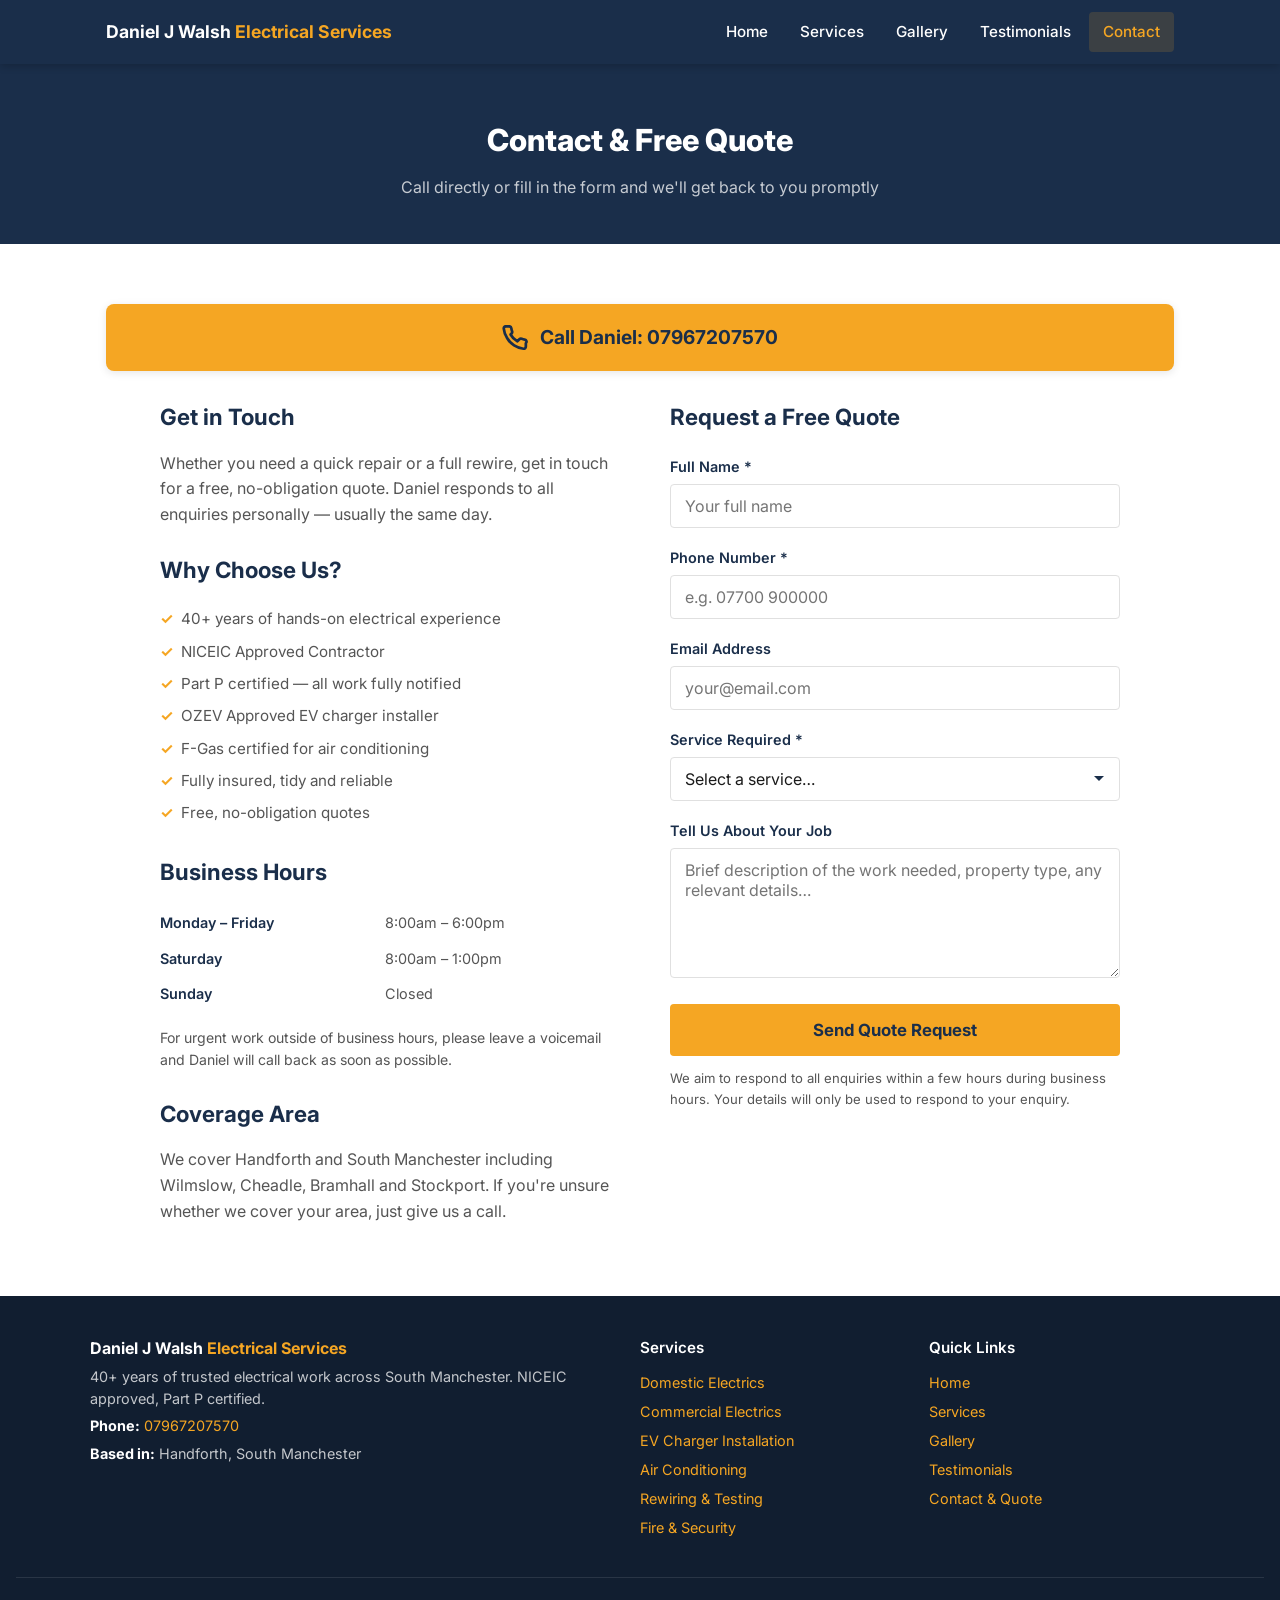
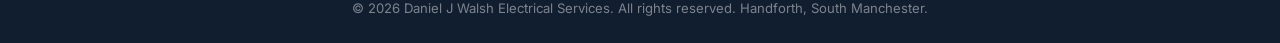
==== contact.html @ 4e857d0b "Initial build of DJW Manchester Services website 5-page static site for Daniel J Walsh Electrical Se" ====
<!DOCTYPE html>
<html lang="en">
<head>
  <meta charset="UTF-8" />
  <meta name="viewport" content="width=device-width, initial-scale=1.0" />
  <!-- EDIT: Update title/description for SEO -->
  <title>Free Electrician Quote in South Manchester | Call 07967207570 | Daniel J Walsh</title>
  <meta name="description" content="Get a free, no-obligation quote from your local South Manchester electrician. Call Daniel on 07967207570 or fill in the form. Handforth based, covering Wilmslow, Cheadle, Bramhall &amp; Stockport." />
  <link rel="canonical" href="https://djw-manchester-services.co.uk/contact.html" />
  <meta property="og:type" content="website" />
  <meta property="og:url" content="https://djw-manchester-services.co.uk/contact.html" />
  <meta property="og:title" content="Free Quote | Electrician South Manchester | Daniel J Walsh" />
  <meta property="og:description" content="Call 07967207570 or fill in the form for a free no-obligation quote. Based in Handforth, covering South Manchester." />
  <meta name="twitter:card" content="summary" />
  <link rel="preconnect" href="https://fonts.googleapis.com" />
  <link rel="preconnect" href="https://fonts.gstatic.com" crossorigin />
  <link href="https://fonts.googleapis.com/css2?family=Inter:wght@400;500;600;700;800&display=swap" rel="stylesheet" />
  <link rel="stylesheet" href="css/styles.css" />
</head>
<body>

  <!-- =====================================================
       HEADER / NAV
  ====================================================== -->
  <header class="site-header">
    <div class="header-inner">
      <!-- EDIT: Update business name -->
      <a href="index.html" class="site-logo">
        Daniel J Walsh <span>Electrical Services</span>
      </a>

      <button
        class="hamburger"
        id="hamburger"
        aria-label="Open navigation menu"
        aria-expanded="false"
        aria-controls="main-nav"
      >
        <span class="bar"></span>
        <span class="bar"></span>
        <span class="bar"></span>
      </button>

      <nav class="main-nav" id="main-nav" aria-label="Main navigation">
        <ul>
          <li><a href="index.html">Home</a></li>
          <li><a href="services.html">Services</a></li>
          <li><a href="gallery.html">Gallery</a></li>
          <li><a href="testimonials.html">Testimonials</a></li>
          <li><a href="contact.html">Contact</a></li>
        </ul>
      </nav>
    </div>
  </header>

  <!-- =====================================================
       PAGE HERO
  ====================================================== -->
  <section class="page-hero">
    <div class="container">
      <!-- EDIT: Update page title -->
      <h1 class="page-hero__title">Contact &amp; Free Quote</h1>
      <p class="page-hero__sub">Call directly or fill in the form and we'll get back to you promptly</p>
    </div>
  </section>

  <!-- =====================================================
       CONTACT PAGE MAIN CONTENT
  ====================================================== -->
  <main class="contact-page">
    <div class="container">

      <!-- Large call button at the top of the page -->
      <!-- EDIT: Update phone number -->
      <a href="tel:07967207570" class="contact-call-btn" aria-label="Call Daniel J Walsh Electrical Services">
        <svg width="26" height="26" viewBox="0 0 24 24" fill="none" stroke="currentColor" stroke-width="2.5" stroke-linecap="round" stroke-linejoin="round" aria-hidden="true">
          <path d="M22 16.92v3a2 2 0 0 1-2.18 2 19.79 19.79 0 0 1-8.63-3.07A19.5 19.5 0 0 1 4.69 12a19.79 19.79 0 0 1-3.07-8.67A2 2 0 0 1 3.6 1.2h3a2 2 0 0 1 2 1.72c.127.96.361 1.903.7 2.81a2 2 0 0 1-.45 2.11L7.91 8.78a16 16 0 0 0 6.29 6.29l1.85-1.85a2 2 0 0 1 2.11-.45c.907.339 1.85.573 2.81.7A2 2 0 0 1 22 16.92z"/>
        </svg>
        <!-- EDIT: Update phone number -->
        Call Daniel: 07967207570
      </a>

      <div class="contact-layout">

        <!-- =====================================================
             CONTACT INFO (left column)
        ====================================================== -->
        <div class="contact-info">

          <h2>Get in Touch</h2>

          <!-- EDIT: Update introductory copy -->
          <p>
            Whether you need a quick repair or a full rewire, get in touch for a free, no-obligation quote.
            Daniel responds to all enquiries personally — usually the same day.
          </p>

          <h2 style="margin-top:24px;">Why Choose Us?</h2>
          <ul>
            <!-- EDIT: Update USP list -->
            <li>40+ years of hands-on electrical experience</li>
            <li>NICEIC Approved Contractor</li>
            <li>Part P certified — all work fully notified</li>
            <li>OZEV Approved EV charger installer</li>
            <li>F-Gas certified for air conditioning</li>
            <li>Fully insured, tidy and reliable</li>
            <li>Free, no-obligation quotes</li>
          </ul>

          <!-- EDIT: Update business hours here -->
          <!-- EDIT: Update business hours here (also update the aria-label) -->
          <h2 style="margin-top:24px;">Business Hours</h2>
          <!-- EDIT: Update business hours -->
          <table class="hours-table" aria-label="Business opening hours">
            <tbody>
              <tr>
                <td>Monday – Friday</td>
                <td>8:00am – 6:00pm</td>
              </tr>
              <tr>
                <td>Saturday</td>
                <td>8:00am – 1:00pm</td>
              </tr>
              <tr>
                <td>Sunday</td>
                <!-- EDIT: Update Sunday hours if applicable -->
                <td>Closed</td>
              </tr>
            </tbody>
          </table>

          <p style="margin-top:16px; font-size:0.88rem;">
            <!-- EDIT: Update emergency/out-of-hours note -->
            For urgent work outside of business hours, please leave a voicemail and Daniel will call back as soon as possible.
          </p>

          <!-- EDIT: Update coverage area copy -->
          <h2 style="margin-top:24px;">Coverage Area</h2>
          <p>
            We cover Handforth and South Manchester including Wilmslow, Cheadle, Bramhall and Stockport.
            If you're unsure whether we cover your area, just give us a call.
          </p>

        </div>

        <!-- =====================================================
             QUOTE FORM (right column)
             Netlify form — works automatically when deployed to Netlify.
             EDIT: Update the form fields or action URL as needed.
        ====================================================== -->
        <div class="contact-form">
          <h2>Request a Free Quote</h2>

          <!-- EDIT: Update email here — add your Netlify notification email in the Netlify dashboard -->
          <!-- This form uses Netlify Forms. Deploy to Netlify and it works automatically. -->
          <!-- The form submissions go to your Netlify dashboard by default. -->
          <!-- To receive email notifications, configure them in: Netlify > Forms > Settings & Usage > Email notifications -->
          <form
            name="quote-request"
            method="POST"
            netlify
            data-netlify="true"
            data-netlify-honeypot="bot-field"
            action="/contact.html?success=true"
          >
            <!-- Netlify hidden input (required for static HTML deploys) -->
            <input type="hidden" name="form-name" value="quote-request" />

            <!-- Honeypot field (anti-spam, hidden from real users) -->
            <p class="form-hidden" aria-hidden="true">
              <label>Do not fill this out: <input name="bot-field" tabindex="-1" /></label>
            </p>

            <!-- Name -->
            <div class="form-group">
              <label for="name">Full Name <span aria-hidden="true">*</span></label>
              <input
                type="text"
                id="name"
                name="name"
                placeholder="Your full name"
                required
                autocomplete="name"
              />
            </div>

            <!-- Phone -->
            <!-- EDIT: Update placeholder phone format if needed -->
            <div class="form-group">
              <label for="phone">Phone Number <span aria-hidden="true">*</span></label>
              <input
                type="tel"
                id="phone"
                name="phone"
                placeholder="e.g. 07700 900000"
                required
                autocomplete="tel"
              />
            </div>

            <!-- Email -->
            <div class="form-group">
              <label for="email">Email Address</label>
              <input
                type="email"
                id="email"
                name="email"
                placeholder="your@email.com"
                autocomplete="email"
              />
            </div>

            <!-- Service dropdown -->
            <!-- EDIT: Update service options to match current services -->
            <div class="form-group">
              <label for="service">Service Required <span aria-hidden="true">*</span></label>
              <select id="service" name="service" required>
                <option value="" disabled selected>Select a service&hellip;</option>
                <option value="Domestic Electrics">Domestic Electrics</option>
                <option value="Commercial Electrics">Commercial Electrics</option>
                <option value="EV Charger Installation">EV Charger Installation</option>
                <option value="Air Conditioning">Air Conditioning</option>
                <option value="Rewiring &amp; Testing">Rewiring &amp; Testing</option>
                <option value="Fire &amp; Security Systems">Fire &amp; Security Systems</option>
                <option value="Other">Other</option>
              </select>
            </div>

            <!-- Message -->
            <div class="form-group">
              <label for="message">Tell Us About Your Job</label>
              <textarea
                id="message"
                name="message"
                placeholder="Brief description of the work needed, property type, any relevant details&hellip;"
              ></textarea>
            </div>

            <!-- Submit -->
            <button type="submit" class="btn btn--primary form-submit">
              Send Quote Request
            </button>

            <p style="font-size:0.82rem; color:var(--color-grey-text); margin-top:12px;">
              <!-- EDIT: Update privacy/response time note -->
              We aim to respond to all enquiries within a few hours during business hours. Your details will only be used to respond to your enquiry.
            </p>

          </form>

          <!-- Success message shown via CSS when ?success=true is in URL -->
          <script>
            (function() {
              if (window.location.search.indexOf('success=true') !== -1) {
                var form = document.querySelector('form[name="quote-request"]');
                if (form) {
                  form.style.display = 'none';
                  var msg = document.createElement('div');
                  msg.style.cssText = [
                    'background:#f0fdf4',
                    'border:1.5px solid #86efac',
                    'border-radius:8px',
                    'padding:24px',
                    'color:#166534',
                    'text-align:center',
                    'font-size:1rem',
                    'margin-top:8px'
                  ].join(';');
                  /* EDIT: Update success message */
                  msg.innerHTML = '<strong style="font-size:1.15rem;">Thanks, your message has been sent!</strong><br><br>Daniel will be in touch shortly. If you need to speak to someone urgently, please call <a href="tel:07967207570" style="color:#15803d;font-weight:600;">07967207570</a>.';
                  form.parentNode.insertBefore(msg, form);
                }
              }
            })();
          </script>

        </div>

      </div>
    </div>
  </main>

  <!-- =====================================================
       FOOTER
  ====================================================== -->
  <footer class="site-footer">
    <div class="footer-inner">

      <div class="footer-col">
        <!-- EDIT: Update business name -->
        <p class="footer-brand">Daniel J Walsh <span>Electrical Services</span></p>
        <p>40+ years of trusted electrical work across South Manchester. NICEIC approved, Part P certified.</p>
        <!-- EDIT: Update phone number -->
        <p><strong style="color:#fff;">Phone:</strong> <a href="tel:07967207570">07967207570</a></p>
        <!-- EDIT: Update location -->
        <p><strong style="color:#fff;">Based in:</strong> Handforth, South Manchester</p>
      </div>

      <div class="footer-col">
        <h3>Services</h3>
        <ul>
          <li><a href="services.html#domestic">Domestic Electrics</a></li>
          <li><a href="services.html#commercial">Commercial Electrics</a></li>
          <li><a href="services.html#ev">EV Charger Installation</a></li>
          <li><a href="services.html#aircon">Air Conditioning</a></li>
          <li><a href="services.html#rewiring">Rewiring &amp; Testing</a></li>
          <li><a href="services.html#security">Fire &amp; Security</a></li>
        </ul>
      </div>

      <div class="footer-col">
        <h3>Quick Links</h3>
        <ul>
          <li><a href="index.html">Home</a></li>
          <li><a href="services.html">Services</a></li>
          <li><a href="gallery.html">Gallery</a></li>
          <li><a href="testimonials.html">Testimonials</a></li>
          <li><a href="contact.html">Contact &amp; Quote</a></li>
        </ul>
      </div>

    </div>
    <!-- EDIT: Update copyright year -->
    <div class="footer-bottom">
      <p>&copy; 2026 Daniel J Walsh Electrical Services. All rights reserved. Handforth, South Manchester.</p>
    </div>
  </footer>

  <!-- =====================================================
       STICKY CALL BUTTON (mobile only)
       EDIT: Update phone number
  ====================================================== -->
  <a href="tel:07967207570" class="sticky-call" aria-label="Call Daniel J Walsh Electrical Services">
    <svg width="20" height="20" viewBox="0 0 24 24" fill="none" stroke="currentColor" stroke-width="2.5" stroke-linecap="round" stroke-linejoin="round" aria-hidden="true">
      <path d="M22 16.92v3a2 2 0 0 1-2.18 2 19.79 19.79 0 0 1-8.63-3.07A19.5 19.5 0 0 1 4.69 12a19.79 19.79 0 0 1-3.07-8.67A2 2 0 0 1 3.6 1.2h3a2 2 0 0 1 2 1.72c.127.96.361 1.903.7 2.81a2 2 0 0 1-.45 2.11L7.91 8.78a16 16 0 0 0 6.29 6.29l1.85-1.85a2 2 0 0 1 2.11-.45c.907.339 1.85.573 2.81.7A2 2 0 0 1 22 16.92z"/>
    </svg>
    <!-- EDIT: Update phone number -->
    Call Daniel: 07967207570
  </a>

  <script src="js/main.js"></script>
</body>
</html>
---- css/styles.css ----
/* ============================================================
   Daniel J Walsh Electrical Services — Main Stylesheet
   ============================================================
   CSS custom properties make it easy to retheme the site.
   All colours, fonts and spacing are defined here.
   ============================================================ */

/* --- Custom Properties ------------------------------------ */
:root {
  --color-navy:      #1a2e4a;
  --color-navy-dark: #111e30;
  --color-amber:     #f5a623;
  --color-amber-dark:#d4891a;
  --color-white:     #ffffff;
  --color-grey-light:#f4f4f4;
  --color-grey-mid:  #e0e0e0;
  --color-grey-text: #555555;
  --color-text:      #1a1a1a;

  --font-main: 'Inter', sans-serif;

  --radius-sm:  4px;
  --radius-md:  8px;
  --radius-lg:  12px;
  --radius-pill:999px;

  --shadow-card: 0 2px 8px rgba(0,0,0,0.10);
  --shadow-hover:0 4px 16px rgba(0,0,0,0.16);

  --max-width: 1100px;
  --section-pad: 60px 16px;
}

/* --- Reset & Base ----------------------------------------- */
*, *::before, *::after {
  box-sizing: border-box;
  margin: 0;
  padding: 0;
}

html {
  scroll-behavior: smooth;
  font-size: 16px;
}

body {
  font-family: var(--font-main);
  color: var(--color-text);
  background: var(--color-white);
  line-height: 1.6;
  -webkit-font-smoothing: antialiased;
}

img {
  max-width: 100%;
  display: block;
}

a {
  color: inherit;
  text-decoration: none;
}

ul {
  list-style: none;
}

button {
  cursor: pointer;
  font-family: var(--font-main);
}

/* --- Utility Classes -------------------------------------- */
.container {
  width: 100%;
  max-width: var(--max-width);
  margin: 0 auto;
  padding: 0 16px;
}

.sr-only {
  position: absolute;
  width: 1px;
  height: 1px;
  padding: 0;
  margin: -1px;
  overflow: hidden;
  clip: rect(0,0,0,0);
  white-space: nowrap;
  border: 0;
}

.btn {
  display: inline-block;
  padding: 12px 28px;
  border-radius: var(--radius-sm);
  font-weight: 600;
  font-size: 1rem;
  text-align: center;
  transition: background 0.2s, color 0.2s, transform 0.1s;
  border: 2px solid transparent;
}

.btn:active {
  transform: scale(0.98);
}

.btn--primary {
  background: var(--color-amber);
  color: var(--color-navy);
  border-color: var(--color-amber);
}

.btn--primary:hover {
  background: var(--color-amber-dark);
  border-color: var(--color-amber-dark);
}

.btn--outline {
  background: transparent;
  color: var(--color-white);
  border-color: var(--color-white);
}

.btn--outline:hover {
  background: var(--color-white);
  color: var(--color-navy);
}

.btn--navy {
  background: var(--color-navy);
  color: var(--color-white);
  border-color: var(--color-navy);
}

.btn--navy:hover {
  background: var(--color-navy-dark);
  border-color: var(--color-navy-dark);
}

.section-title {
  font-size: 1.75rem;
  font-weight: 700;
  color: var(--color-navy);
  margin-bottom: 8px;
}

.section-subtitle {
  color: var(--color-grey-text);
  font-size: 1rem;
  margin-bottom: 36px;
}

.section-title-wrap {
  text-align: center;
  margin-bottom: 40px;
}

/* --- Header / Nav ---------------------------------------- */
.site-header {
  position: sticky;
  top: 0;
  z-index: 100;
  background: var(--color-navy);
  box-shadow: 0 2px 8px rgba(0,0,0,0.2);
}

.header-inner {
  display: flex;
  align-items: center;
  justify-content: space-between;
  height: 64px;
  padding: 0 16px;
  max-width: var(--max-width);
  margin: 0 auto;
}

.site-logo {
  color: var(--color-white);
  font-weight: 700;
  font-size: 1rem;
  line-height: 1.2;
  max-width: 200px; /* EDIT: adjust if name wraps awkwardly */
}

.site-logo span {
  color: var(--color-amber);
}

/* Hamburger button */
.hamburger {
  display: flex;
  flex-direction: column;
  justify-content: space-between;
  width: 28px;
  height: 20px;
  background: none;
  border: none;
  padding: 0;
  z-index: 101;
}

.hamburger .bar {
  display: block;
  width: 100%;
  height: 3px;
  background: var(--color-white);
  border-radius: 2px;
  transition: transform 0.25s, opacity 0.25s;
  transform-origin: center;
}

/* Animate bars when nav is open */
.hamburger[aria-expanded="true"] .bar:nth-child(1) {
  transform: translateY(8.5px) rotate(45deg);
}

.hamburger[aria-expanded="true"] .bar:nth-child(2) {
  opacity: 0;
  transform: scaleX(0);
}

.hamburger[aria-expanded="true"] .bar:nth-child(3) {
  transform: translateY(-8.5px) rotate(-45deg);
}

/* Nav */
.main-nav {
  display: none;
  position: absolute;
  top: 64px;
  left: 0;
  right: 0;
  background: var(--color-navy-dark);
  padding: 12px 0;
  z-index: 99;
}

.main-nav.is-open {
  display: block;
}

.main-nav ul {
  display: flex;
  flex-direction: column;
}

.main-nav a {
  display: block;
  color: var(--color-white);
  padding: 12px 24px;
  font-weight: 500;
  font-size: 1rem;
  transition: background 0.15s, color 0.15s;
}

.main-nav a:hover,
.main-nav a.active {
  background: rgba(245,166,35,0.15);
  color: var(--color-amber);
}

.main-nav a.active {
  border-left: 3px solid var(--color-amber);
  padding-left: 21px;
}

/* Desktop nav */
@media (min-width: 768px) {
  .hamburger {
    display: none;
  }

  .main-nav {
    display: block;
    position: static;
    background: none;
    padding: 0;
  }

  .main-nav ul {
    flex-direction: row;
    gap: 4px;
  }

  .main-nav a {
    padding: 8px 14px;
    border-radius: var(--radius-sm);
    font-size: 0.95rem;
  }

  .main-nav a.active {
    border-left: none;
    padding-left: 14px;
    background: rgba(245,166,35,0.15);
    color: var(--color-amber);
  }

  .site-logo {
    font-size: 1.1rem;
    max-width: none;
  }
}

/* --- Sticky Call Button (mobile only) -------------------- */
/* EDIT: Remove or adjust this section if not needed */
.sticky-call {
  display: flex;
  position: fixed;
  bottom: 0;
  left: 0;
  right: 0;
  z-index: 200;
  background: var(--color-amber);
  color: var(--color-navy);
  text-align: center;
  justify-content: center;
  align-items: center;
  gap: 10px;
  padding: 14px 16px;
  font-weight: 700;
  font-size: 1.1rem;
  box-shadow: 0 -2px 10px rgba(0,0,0,0.15);
  text-decoration: none;
}

.sticky-call svg {
  flex-shrink: 0;
}

@media (min-width: 768px) {
  .sticky-call {
    display: none;
  }

  /* Remove bottom padding compensation on desktop */
  body {
    padding-bottom: 0 !important;
  }
}

/* Add space at bottom of page on mobile so sticky btn doesn't overlap content */
body {
  padding-bottom: 56px;
}

@media (min-width: 768px) {
  body {
    padding-bottom: 0;
  }
}

/* --- Hero ------------------------------------------------- */
.hero {
  background: var(--color-navy);
  color: var(--color-white);
  padding: 72px 16px 64px;
  text-align: center;
}

.hero__eyebrow {
  display: inline-block;
  background: rgba(245,166,35,0.18);
  color: var(--color-amber);
  font-size: 0.85rem;
  font-weight: 600;
  letter-spacing: 0.06em;
  text-transform: uppercase;
  padding: 6px 14px;
  border-radius: var(--radius-pill);
  margin-bottom: 20px;
}

.hero__title {
  font-size: 2rem;
  font-weight: 800;
  line-height: 1.15;
  margin-bottom: 16px;
  color: var(--color-white);
}

.hero__title span {
  color: var(--color-amber);
}

.hero__sub {
  font-size: 1.05rem;
  color: rgba(255,255,255,0.8);
  margin-bottom: 32px;
  max-width: 520px;
  margin-left: auto;
  margin-right: auto;
}

.hero__ctas {
  display: flex;
  flex-direction: column;
  gap: 12px;
  align-items: center;
}

@media (min-width: 500px) {
  .hero__ctas {
    flex-direction: row;
    justify-content: center;
  }
}

@media (min-width: 768px) {
  .hero {
    padding: 100px 16px 88px;
  }

  .hero__title {
    font-size: 2.8rem;
  }

  .hero__sub {
    font-size: 1.15rem;
  }
}

/* --- Trust Badges ---------------------------------------- */
.trust-badges {
  background: var(--color-grey-light);
  padding: 28px 16px;
  border-bottom: 1px solid var(--color-grey-mid);
}

.trust-badges__inner {
  max-width: var(--max-width);
  margin: 0 auto;
  display: flex;
  flex-wrap: wrap;
  justify-content: center;
  gap: 12px;
}

.badge {
  display: inline-flex;
  align-items: center;
  gap: 6px;
  background: var(--color-navy);
  color: var(--color-white);
  padding: 8px 18px;
  border-radius: var(--radius-pill);
  font-weight: 600;
  font-size: 0.88rem;
  letter-spacing: 0.02em;
}

.badge__dot {
  width: 8px;
  height: 8px;
  background: var(--color-amber);
  border-radius: 50%;
  flex-shrink: 0;
}

/* --- Services Overview / Cards --------------------------- */
.services-overview {
  padding: var(--section-pad);
  background: var(--color-white);
}

.services-grid {
  display: grid;
  grid-template-columns: 1fr;
  gap: 20px;
  max-width: var(--max-width);
  margin: 0 auto;
}

.service-card {
  background: var(--color-grey-light);
  border-radius: var(--radius-lg);
  padding: 20px 18px;
  box-shadow: var(--shadow-card);
  transition: box-shadow 0.2s, transform 0.2s;
  display: flex;
  flex-direction: column;
  gap: 8px;
  border-top: 3px solid transparent;
}

.service-card:hover {
  box-shadow: var(--shadow-hover);
  transform: translateY(-2px);
  border-top-color: var(--color-amber);
}

.service-card__icon {
  font-size: 1.5rem;
  line-height: 1;
}

.service-card__title {
  font-size: 1rem;
  font-weight: 700;
  color: var(--color-navy);
}

.service-card__desc {
  font-size: 0.88rem;
  color: var(--color-grey-text);
  flex: 1;
}

.service-card__link {
  display: inline-block;
  font-size: 0.88rem;
  font-weight: 600;
  color: var(--color-amber);
  margin-top: 2px;
}

.service-card__link:hover {
  text-decoration: underline;
}

@media (min-width: 480px) {
  .services-grid {
    grid-template-columns: repeat(3, 1fr);
  }
}

@media (min-width: 900px) {
  .services-grid {
    grid-template-columns: repeat(3, 1fr);
  }
}

/* --- Testimonials Strip ---------------------------------- */
.testimonials-strip {
  background: var(--color-grey-light);
  padding: var(--section-pad);
}

.testimonials-grid {
  display: grid;
  grid-template-columns: 1fr;
  gap: 20px;
  max-width: var(--max-width);
  margin: 0 auto;
}

.testimonial-card {
  background: var(--color-white);
  border-radius: var(--radius-lg);
  padding: 24px;
  box-shadow: var(--shadow-card);
  display: flex;
  flex-direction: column;
  gap: 10px;
}

.testimonial-card__stars {
  color: var(--color-amber);
  font-size: 1.1rem;
  letter-spacing: 2px;
}

.testimonial-card__text {
  font-size: 0.95rem;
  color: var(--color-grey-text);
  font-style: italic;
  flex: 1;
}

.testimonial-card__author {
  font-weight: 700;
  color: var(--color-navy);
  font-size: 0.9rem;
}

.testimonial-card__job {
  font-size: 0.82rem;
  color: var(--color-grey-text);
}

@media (min-width: 640px) {
  .testimonials-grid {
    grid-template-columns: 1fr 1fr;
  }
}

@media (min-width: 900px) {
  .testimonials-grid {
    grid-template-columns: repeat(3, 1fr);
  }
}

/* --- About Section --------------------------------------- */
.about-section {
  background: var(--color-grey-light);
  padding: var(--section-pad);
}

.about-inner {
  display: grid;
  gap: 48px;
}

.about-text p {
  margin-bottom: 16px;
  line-height: 1.7;
  color: var(--color-grey-text);
}

.about-text p:last-child {
  margin-bottom: 0;
}

.about-quals {
  background: var(--color-white);
  border-radius: var(--radius-lg);
  padding: 32px;
  box-shadow: var(--shadow-card);
}

.about-quals h3 {
  font-size: 1.1rem;
  color: var(--color-navy);
  margin-bottom: 16px;
  padding-bottom: 12px;
  border-bottom: 2px solid var(--color-amber);
}

.about-quals ul {
  list-style: none;
  padding: 0;
  margin: 0;
  display: grid;
  grid-template-columns: 1fr;
  gap: 8px;
}

.about-quals ul li {
  padding-left: 20px;
  position: relative;
  font-size: 0.93rem;
  color: var(--color-text);
  line-height: 1.5;
}

.about-quals ul li::before {
  content: "✓";
  position: absolute;
  left: 0;
  color: var(--color-amber);
  font-weight: 700;
}

@media (min-width: 768px) {
  .about-inner {
    grid-template-columns: 1fr 1fr;
    align-items: start;
  }

  .about-quals ul {
    grid-template-columns: 1fr 1fr;
  }
}

/* --- Coverage Area --------------------------------------- */
.coverage {
  background: var(--color-navy);
  color: var(--color-white);
  padding: var(--section-pad);
  text-align: center;
}

.coverage .section-title {
  color: var(--color-white);
}

.coverage .section-subtitle {
  color: rgba(255,255,255,0.75);
  max-width: 640px;
  margin-left: auto;
  margin-right: auto;
  font-size: 1rem;
}

.coverage__areas {
  display: flex;
  flex-wrap: wrap;
  justify-content: center;
  gap: 10px;
  margin-top: 24px;
  max-width: 700px;
  margin-left: auto;
  margin-right: auto;
}

.area-pill {
  background: rgba(245,166,35,0.15);
  color: var(--color-amber);
  border: 1px solid rgba(245,166,35,0.3);
  padding: 6px 16px;
  border-radius: var(--radius-pill);
  font-size: 0.88rem;
  font-weight: 500;
}

/* --- Footer ---------------------------------------------- */
.site-footer {
  background: var(--color-navy-dark);
  color: rgba(255,255,255,0.75);
  padding: 40px 16px 24px;
  font-size: 0.9rem;
}

.footer-inner {
  max-width: var(--max-width);
  margin: 0 auto;
  display: grid;
  grid-template-columns: 1fr;
  gap: 28px;
}

.footer-brand {
  color: var(--color-white);
  font-weight: 700;
  font-size: 1rem;
  margin-bottom: 8px;
}

.footer-brand span {
  color: var(--color-amber);
}

.footer-col p {
  margin-bottom: 6px;
  line-height: 1.5;
}

.footer-col a {
  color: var(--color-amber);
}

.footer-col a:hover {
  text-decoration: underline;
}

.footer-col h3 {
  color: var(--color-white);
  font-size: 0.95rem;
  margin-bottom: 10px;
  font-weight: 600;
}

.footer-col ul li {
  margin-bottom: 6px;
}

.footer-bottom {
  border-top: 1px solid rgba(255,255,255,0.1);
  margin-top: 32px;
  padding-top: 20px;
  text-align: center;
  font-size: 0.82rem;
  color: rgba(255,255,255,0.45);
}

@media (min-width: 640px) {
  .footer-inner {
    grid-template-columns: 1fr 1fr;
  }
}

@media (min-width: 900px) {
  .footer-inner {
    grid-template-columns: 2fr 1fr 1fr;
  }
}

/* --- Services Page --------------------------------------- */
.page-hero {
  background: var(--color-navy);
  color: var(--color-white);
  padding: 52px 16px 44px;
  text-align: center;
}

.page-hero__title {
  font-size: 1.9rem;
  font-weight: 800;
  color: var(--color-white);
  margin-bottom: 10px;
}

.page-hero__sub {
  color: rgba(255,255,255,0.75);
  font-size: 1rem;
}

.services-list {
  padding: 60px 16px;
  background: var(--color-white);
}

.services-list .container {
  max-width: 820px;
}

.service-section {
  padding: 40px 0;
  border-bottom: 1px solid var(--color-grey-mid);
}

.service-section:last-child {
  border-bottom: none;
}

.service-section__icon {
  font-size: 2.4rem;
  margin-bottom: 12px;
}

.service-section__title {
  font-size: 1.5rem;
  font-weight: 700;
  color: var(--color-navy);
  margin-bottom: 14px;
}

.service-section p {
  color: var(--color-grey-text);
  margin-bottom: 12px;
  line-height: 1.7;
}

.service-section .btn {
  margin-top: 8px;
}

/* --- Gallery Page ---------------------------------------- */
.gallery-section {
  padding: var(--section-pad);
  background: var(--color-white);
}

.gallery-grid {
  display: grid;
  grid-template-columns: 1fr 1fr;
  gap: 12px;
  max-width: var(--max-width);
  margin: 0 auto;
}

@media (min-width: 768px) {
  .gallery-grid {
    grid-template-columns: 1fr 1fr 1fr;
    gap: 20px;
  }
}

.gallery-item {
  cursor: pointer;
  border-radius: var(--radius-md);
  overflow: hidden;
  box-shadow: var(--shadow-card);
  transition: box-shadow 0.2s, transform 0.2s;
  background: var(--color-grey-light);
}

.gallery-item:hover {
  box-shadow: var(--shadow-hover);
  transform: translateY(-2px);
}

.gallery-item__placeholder {
  width: 100%;
  aspect-ratio: 4/3;
  background: var(--color-grey-mid);
  display: flex;
  flex-direction: column;
  align-items: center;
  justify-content: center;
  gap: 8px;
  color: var(--color-grey-text);
  font-size: 0.8rem;
  text-align: center;
  padding: 12px;
}

.gallery-item__placeholder svg {
  opacity: 0.35;
}

.gallery-item img {
  width: 100%;
  aspect-ratio: 4/3;
  object-fit: cover;
  display: block;
}

.gallery-item__caption {
  padding: 10px 12px;
  font-size: 0.82rem;
  color: var(--color-grey-text);
  font-weight: 500;
  background: var(--color-white);
}

/* Lightbox */
.lightbox {
  display: none;
  position: fixed;
  inset: 0;
  background: rgba(0,0,0,0.88);
  z-index: 1000;
  align-items: center;
  justify-content: center;
  padding: 16px;
}

.lightbox.is-open {
  display: flex;
}

.lightbox__inner {
  position: relative;
  max-width: 860px;
  width: 100%;
  background: var(--color-navy-dark);
  border-radius: var(--radius-lg);
  overflow: hidden;
}

.lightbox__media {
  width: 100%;
  aspect-ratio: 4/3;
  background: var(--color-grey-mid);
  display: flex;
  align-items: center;
  justify-content: center;
  color: var(--color-grey-text);
  font-size: 0.9rem;
}

.lightbox__media img {
  width: 100%;
  height: 100%;
  object-fit: cover;
}

.lightbox__caption {
  padding: 14px 20px;
  color: rgba(255,255,255,0.8);
  font-size: 0.9rem;
}

.lightbox__close {
  position: absolute;
  top: 12px;
  right: 12px;
  background: rgba(0,0,0,0.5);
  border: none;
  color: white;
  width: 36px;
  height: 36px;
  border-radius: 50%;
  font-size: 1.2rem;
  display: flex;
  align-items: center;
  justify-content: center;
  line-height: 1;
}

.lightbox__close:hover {
  background: rgba(0,0,0,0.8);
}

/* --- Testimonials Page ----------------------------------- */
.testimonials-page {
  padding: var(--section-pad);
  background: var(--color-grey-light);
}

.reviews-grid {
  display: grid;
  grid-template-columns: 1fr;
  gap: 24px;
  max-width: var(--max-width);
  margin: 0 auto;
}

@media (min-width: 640px) {
  .reviews-grid {
    grid-template-columns: 1fr 1fr;
  }
}

@media (min-width: 900px) {
  .reviews-grid {
    grid-template-columns: repeat(3, 1fr);
  }
}

.review-card {
  background: var(--color-white);
  border-radius: var(--radius-lg);
  padding: 28px 24px;
  box-shadow: var(--shadow-card);
  display: flex;
  flex-direction: column;
  gap: 12px;
  border-top: 4px solid var(--color-amber);
}

.review-card__stars {
  color: var(--color-amber);
  font-size: 1.15rem;
  letter-spacing: 2px;
}

.review-card__text {
  font-size: 0.95rem;
  color: var(--color-grey-text);
  font-style: italic;
  flex: 1;
  line-height: 1.65;
}

.review-card__name {
  font-weight: 700;
  color: var(--color-navy);
  font-size: 0.92rem;
}

.review-card__job {
  font-size: 0.82rem;
  color: var(--color-grey-text);
  font-weight: 500;
}

/* --- Contact Page ---------------------------------------- */
.contact-page {
  padding: var(--section-pad);
  background: var(--color-white);
}

.contact-layout {
  display: grid;
  grid-template-columns: 1fr;
  gap: 40px;
  max-width: 960px;
  margin: 0 auto;
}

@media (min-width: 768px) {
  .contact-layout {
    grid-template-columns: 1fr 1fr;
    gap: 60px;
  }
}

.contact-call-btn {
  display: flex;
  align-items: center;
  justify-content: center;
  gap: 12px;
  background: var(--color-amber);
  color: var(--color-navy);
  font-weight: 700;
  font-size: 1.2rem;
  padding: 18px 24px;
  border-radius: var(--radius-md);
  margin-bottom: 28px;
  width: 100%;
  box-shadow: var(--shadow-card);
  transition: background 0.2s;
}

.contact-call-btn:hover {
  background: var(--color-amber-dark);
}

.contact-info h2 {
  font-size: 1.4rem;
  font-weight: 700;
  color: var(--color-navy);
  margin-bottom: 16px;
}

.contact-info p {
  color: var(--color-grey-text);
  margin-bottom: 12px;
  line-height: 1.6;
}

.contact-info ul {
  margin-bottom: 20px;
}

.contact-info ul li {
  color: var(--color-grey-text);
  padding: 4px 0;
  font-size: 0.95rem;
  display: flex;
  align-items: center;
  gap: 8px;
}

.contact-info ul li::before {
  content: "✓";
  color: var(--color-amber);
  font-weight: 700;
  flex-shrink: 0;
}

.hours-table {
  width: 100%;
  border-collapse: collapse;
  font-size: 0.9rem;
  margin-top: 8px;
}

.hours-table td {
  padding: 6px 0;
  color: var(--color-grey-text);
}

.hours-table td:first-child {
  font-weight: 600;
  color: var(--color-navy);
  width: 50%;
}

.contact-form h2 {
  font-size: 1.4rem;
  font-weight: 700;
  color: var(--color-navy);
  margin-bottom: 20px;
}

.form-group {
  margin-bottom: 18px;
}

.form-group label {
  display: block;
  font-size: 0.9rem;
  font-weight: 600;
  color: var(--color-navy);
  margin-bottom: 6px;
}

.form-group input,
.form-group select,
.form-group textarea {
  width: 100%;
  padding: 11px 14px;
  border: 1.5px solid var(--color-grey-mid);
  border-radius: var(--radius-sm);
  font-family: var(--font-main);
  font-size: 1rem;
  color: var(--color-text);
  background: var(--color-white);
  transition: border-color 0.2s;
  -webkit-appearance: none;
  appearance: none;
}

.form-group input:focus,
.form-group select:focus,
.form-group textarea:focus {
  outline: none;
  border-color: var(--color-amber);
  box-shadow: 0 0 0 3px rgba(245,166,35,0.15);
}

.form-group textarea {
  min-height: 130px;
  resize: vertical;
}

.form-group select {
  background-image: url("data:image/svg+xml,%3Csvg xmlns='http://www.w3.org/2000/svg' width='12' height='8' viewBox='0 0 12 8'%3E%3Cpath fill='%231a2e4a' d='M1 1l5 5 5-5'/%3E%3C/svg%3E");
  background-repeat: no-repeat;
  background-position: right 14px center;
  padding-right: 36px;
}

.form-submit {
  width: 100%;
  padding: 14px;
  font-size: 1.05rem;
  font-weight: 700;
}

/* Success / hidden honeypot */
.form-hidden {
  display: none;
}
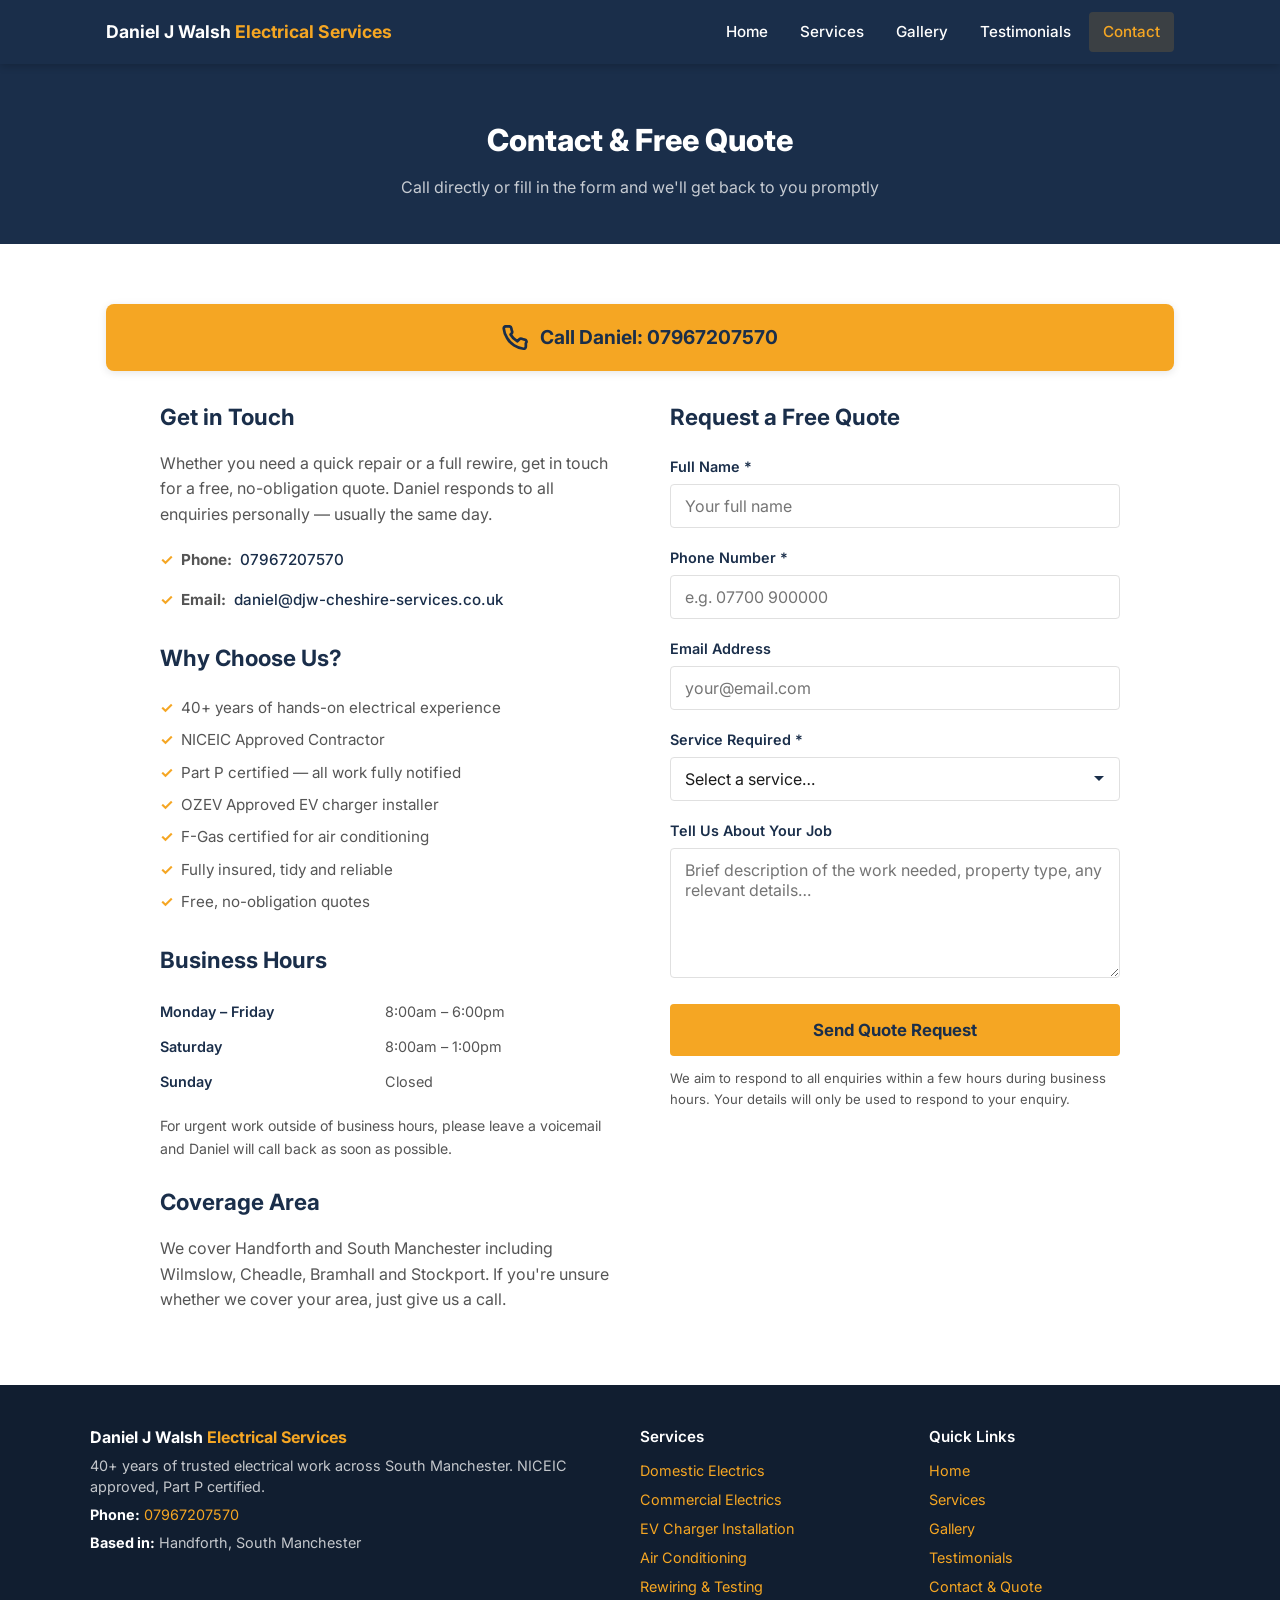
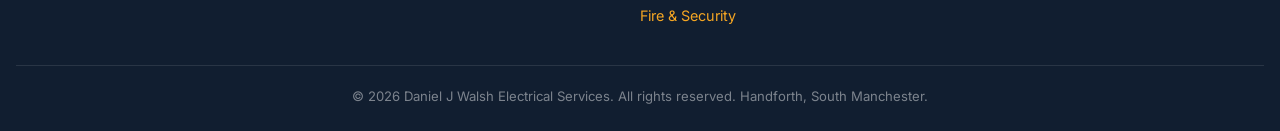
==== commit 935072f4: "Add email address and update domain to djw-cheshire-services.co.uk - Add daniel@djw-cheshire-service" ====
--- a/contact.html
+++ b/contact.html
@@ -6,9 +6,9 @@
   <!-- EDIT: Update title/description for SEO -->
   <title>Free Electrician Quote in South Manchester | Call 07967207570 | Daniel J Walsh</title>
   <meta name="description" content="Get a free, no-obligation quote from your local South Manchester electrician. Call Daniel on 07967207570 or fill in the form. Handforth based, covering Wilmslow, Cheadle, Bramhall &amp; Stockport." />
-  <link rel="canonical" href="https://djw-manchester-services.co.uk/contact.html" />
+  <link rel="canonical" href="https://djw-cheshire-services.co.uk/contact.html" />
   <meta property="og:type" content="website" />
-  <meta property="og:url" content="https://djw-manchester-services.co.uk/contact.html" />
+  <meta property="og:url" content="https://djw-cheshire-services.co.uk/contact.html" />
   <meta property="og:title" content="Free Quote | Electrician South Manchester | Daniel J Walsh" />
   <meta property="og:description" content="Call 07967207570 or fill in the form for a free no-obligation quote. Based in Handforth, covering South Manchester." />
   <meta name="twitter:card" content="summary" />
@@ -94,6 +94,19 @@
             Whether you need a quick repair or a full rewire, get in touch for a free, no-obligation quote.
             Daniel responds to all enquiries personally — usually the same day.
           </p>
+
+          <ul class="contact-details">
+            <!-- EDIT: Update phone number -->
+            <li>
+              <strong>Phone:</strong>
+              <a href="tel:07967207570">07967207570</a>
+            </li>
+            <!-- EDIT: Update email address -->
+            <li>
+              <strong>Email:</strong>
+              <a href="mailto:daniel@djw-cheshire-services.co.uk">daniel@djw-cheshire-services.co.uk</a>
+            </li>
+          </ul>
 
           <h2 style="margin-top:24px;">Why Choose Us?</h2>
           <ul>
--- a/css/styles.css
+++ b/css/styles.css
@@ -1109,6 +1109,25 @@
   color: var(--color-amber);
   font-weight: 700;
   flex-shrink: 0;
+}
+
+.contact-details {
+  list-style: none;
+  padding: 0;
+  margin: 16px 0 0;
+  display: flex;
+  flex-direction: column;
+  gap: 8px;
+  font-size: 0.95rem;
+}
+
+.contact-details a {
+  color: var(--color-navy);
+  font-weight: 500;
+}
+
+.contact-details a:hover {
+  color: var(--color-amber-dark);
 }
 
 .hours-table {
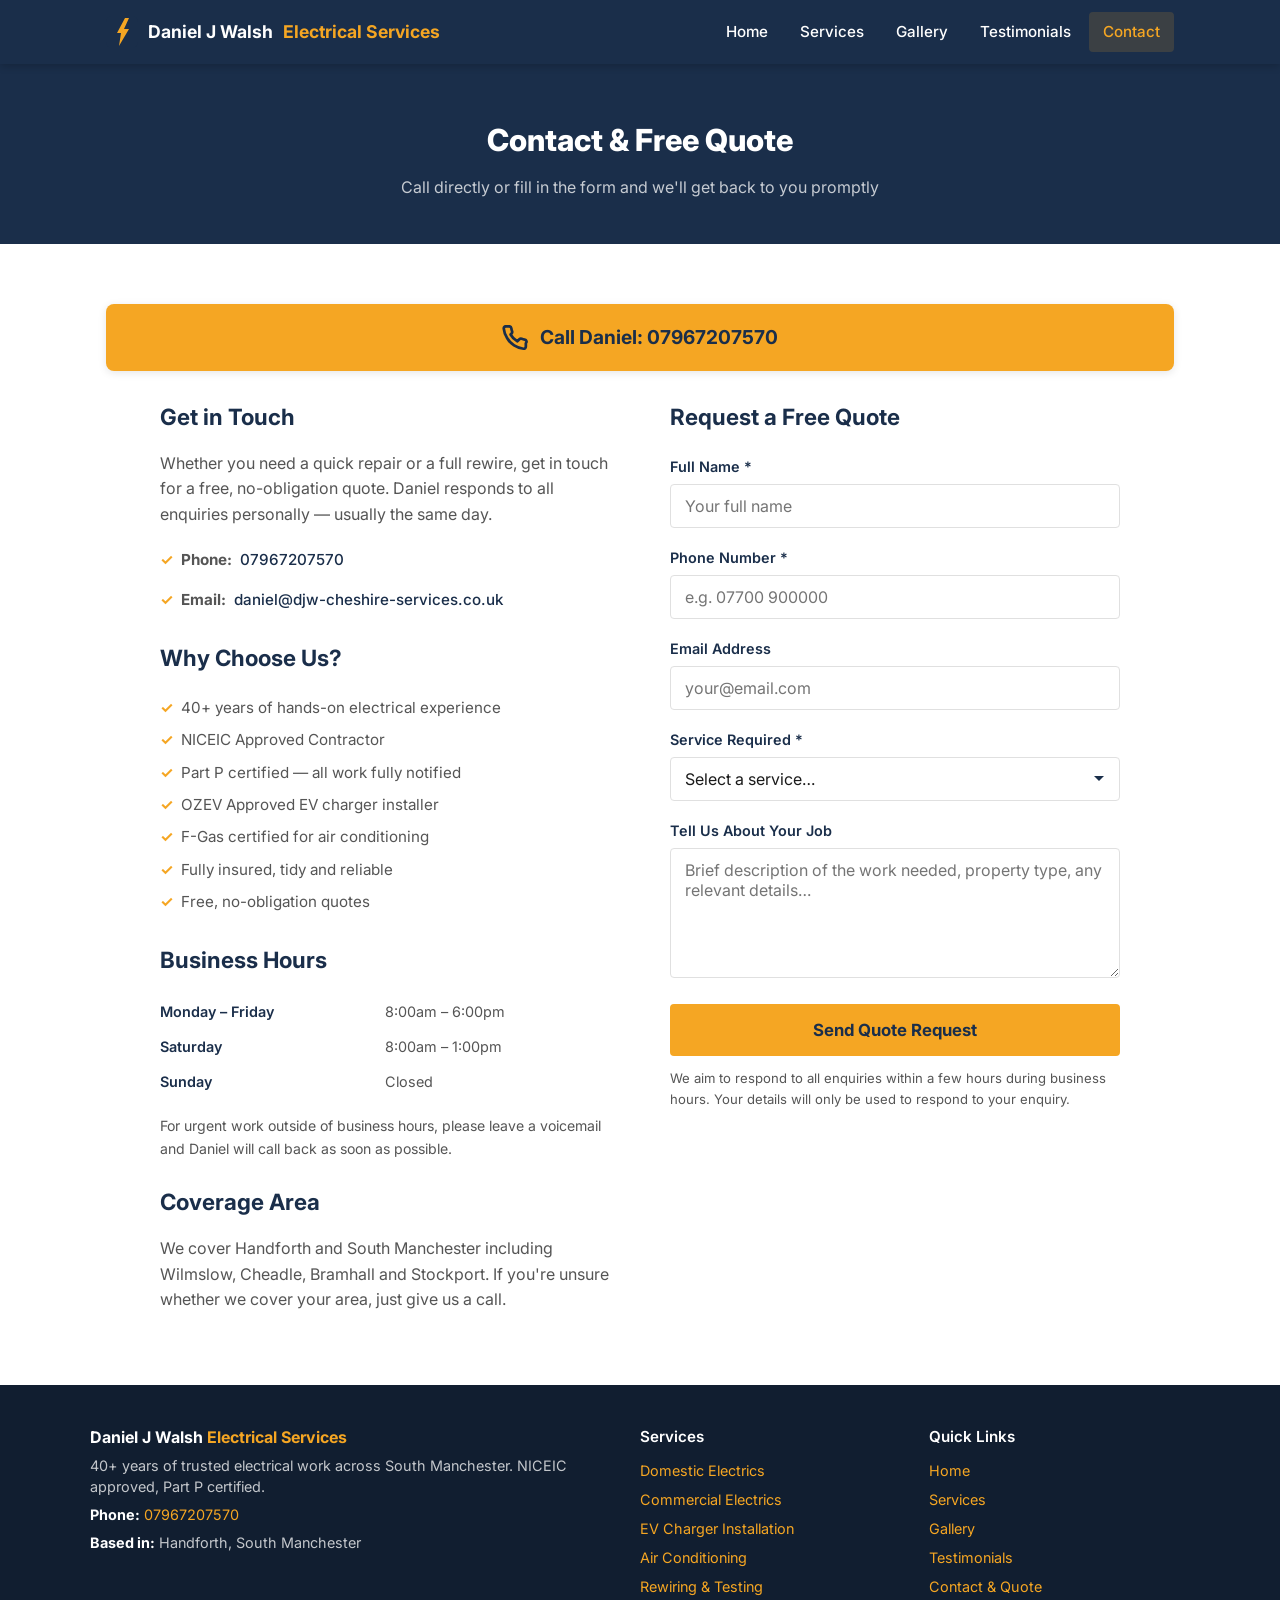
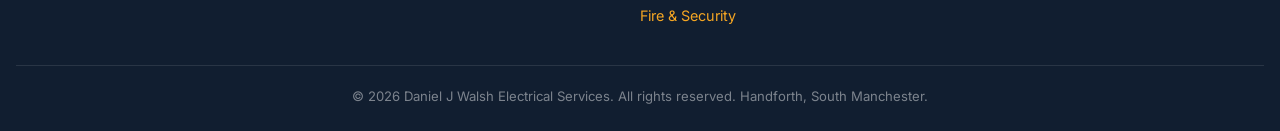
==== commit 20fd5140: "Add lightning bolt icon to header and favicon - New favicon.svg: navy rounded square with amber ligh" ====
--- a/contact.html
+++ b/contact.html
@@ -15,6 +15,7 @@
   <link rel="preconnect" href="https://fonts.googleapis.com" />
   <link rel="preconnect" href="https://fonts.gstatic.com" crossorigin />
   <link href="https://fonts.googleapis.com/css2?family=Inter:wght@400;500;600;700;800&display=swap" rel="stylesheet" />
+  <link rel="icon" href="favicon.svg" type="image/svg+xml" />
   <link rel="stylesheet" href="css/styles.css" />
 </head>
 <body>
@@ -25,7 +26,7 @@
   <header class="site-header">
     <div class="header-inner">
       <!-- EDIT: Update business name -->
-      <a href="index.html" class="site-logo">
+      <a href="index.html" class="site-logo"><svg class="logo-icon" xmlns="http://www.w3.org/2000/svg" viewBox="0 0 64 64" width="32" height="32" aria-hidden="true"><rect width="64" height="64" rx="10" fill="#1a2e4a"/><polygon points="38,4 22,34 30,34 26,60 46,26 36,26 46,4" fill="#f5a623"/></svg>
         Daniel J Walsh <span>Electrical Services</span>
       </a>
 
--- a/css/styles.css
+++ b/css/styles.css
@@ -180,11 +180,19 @@
   font-weight: 700;
   font-size: 1rem;
   line-height: 1.2;
-  max-width: 200px; /* EDIT: adjust if name wraps awkwardly */
+  max-width: 240px;
+  display: flex;
+  align-items: center;
+  gap: 10px;
 }
 
 .site-logo span {
   color: var(--color-amber);
+}
+
+.logo-icon {
+  flex-shrink: 0;
+  border-radius: 6px;
 }
 
 /* Hamburger button */
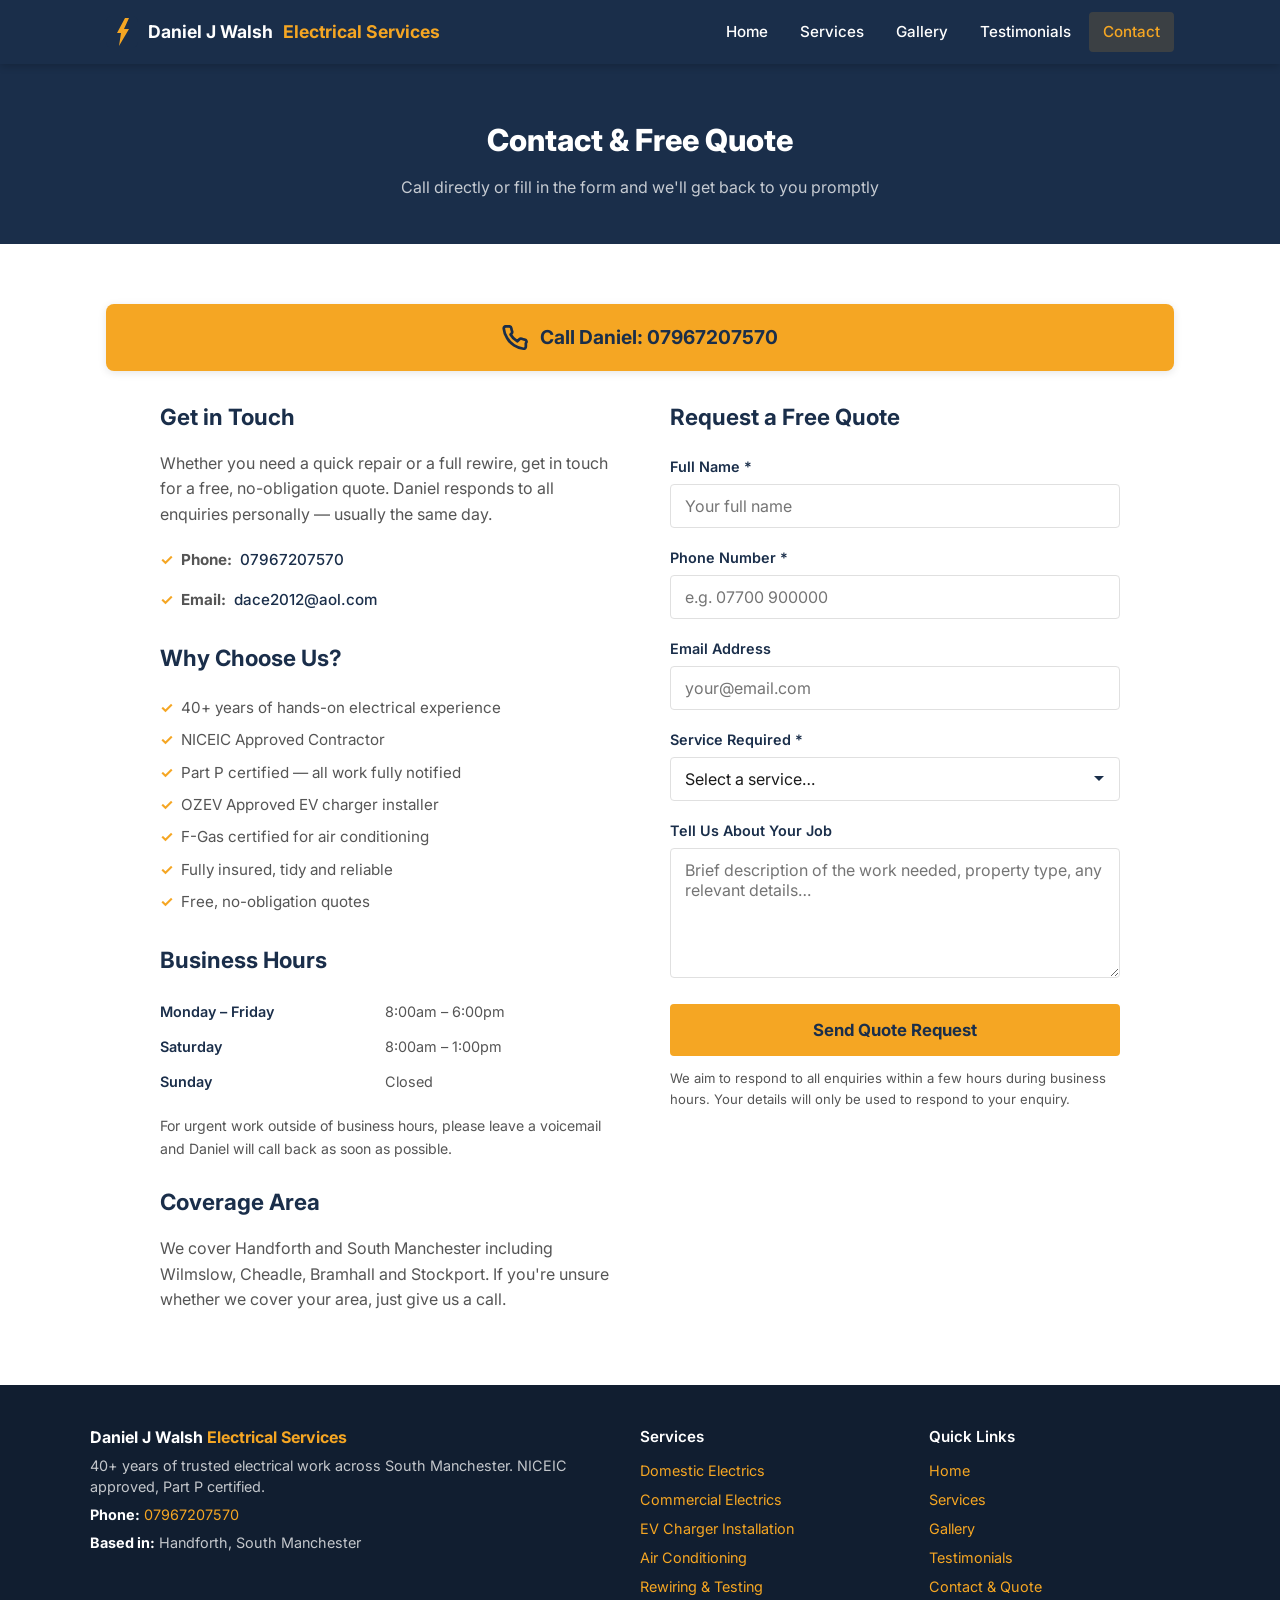
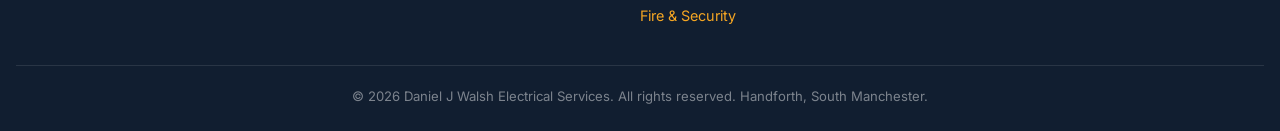
==== commit 28110e4c: "Add coverage map and update email address - Add interactive Leaflet/OpenStreetMap coverage map to ho" ====
--- a/contact.html
+++ b/contact.html
@@ -105,7 +105,7 @@
             <!-- EDIT: Update email address -->
             <li>
               <strong>Email:</strong>
-              <a href="mailto:daniel@djw-cheshire-services.co.uk">daniel@djw-cheshire-services.co.uk</a>
+              <a href="mailto:dace2012@aol.com">dace2012@aol.com</a>
             </li>
           </ul>
 
@@ -175,7 +175,7 @@
             netlify
             data-netlify="true"
             data-netlify-honeypot="bot-field"
-            action="/contact.html?success=true"
+            action="/thanks.html"
           >
             <!-- Netlify hidden input (required for static HTML deploys) -->
             <input type="hidden" name="form-name" value="quote-request" />
@@ -262,31 +262,6 @@
 
           </form>
 
-          <!-- Success message shown via CSS when ?success=true is in URL -->
-          <script>
-            (function() {
-              if (window.location.search.indexOf('success=true') !== -1) {
-                var form = document.querySelector('form[name="quote-request"]');
-                if (form) {
-                  form.style.display = 'none';
-                  var msg = document.createElement('div');
-                  msg.style.cssText = [
-                    'background:#f0fdf4',
-                    'border:1.5px solid #86efac',
-                    'border-radius:8px',
-                    'padding:24px',
-                    'color:#166534',
-                    'text-align:center',
-                    'font-size:1rem',
-                    'margin-top:8px'
-                  ].join(';');
-                  /* EDIT: Update success message */
-                  msg.innerHTML = '<strong style="font-size:1.15rem;">Thanks, your message has been sent!</strong><br><br>Daniel will be in touch shortly. If you need to speak to someone urgently, please call <a href="tel:07967207570" style="color:#15803d;font-weight:600;">07967207570</a>.';
-                  form.parentNode.insertBefore(msg, form);
-                }
-              }
-            })();
-          </script>
 
         </div>
 
--- a/css/styles.css
+++ b/css/styles.css
@@ -711,6 +711,18 @@
   font-weight: 500;
 }
 
+.coverage-map {
+  margin-top: 32px;
+  border-radius: var(--radius-lg);
+  overflow: hidden;
+  border: 2px solid rgba(245,166,35,0.3);
+}
+
+.map-container {
+  height: 380px;
+  width: 100%;
+}
+
 /* --- Footer ---------------------------------------------- */
 .site-footer {
   background: var(--color-navy-dark);
@@ -1042,6 +1054,62 @@
   font-size: 0.82rem;
   color: var(--color-grey-text);
   font-weight: 500;
+}
+
+/* --- Thanks Page ----------------------------------------- */
+.thanks-page {
+  padding: var(--section-pad);
+  min-height: 60vh;
+  display: flex;
+  align-items: center;
+}
+
+.thanks-inner {
+  max-width: 560px;
+  margin: 0 auto;
+  text-align: center;
+}
+
+.thanks-icon {
+  width: 72px;
+  height: 72px;
+  background: var(--color-amber);
+  color: var(--color-navy);
+  border-radius: 50%;
+  font-size: 2.2rem;
+  font-weight: 700;
+  display: flex;
+  align-items: center;
+  justify-content: center;
+  margin: 0 auto 24px;
+}
+
+.thanks-inner h1 {
+  font-size: 1.8rem;
+  color: var(--color-navy);
+  margin-bottom: 16px;
+}
+
+.thanks-inner p {
+  color: var(--color-grey-text);
+  margin-bottom: 12px;
+  line-height: 1.6;
+}
+
+.thanks-call {
+  display: inline-block;
+  margin-top: 12px;
+  margin-bottom: 24px;
+}
+
+.thanks-back {
+  display: block;
+  font-size: 0.9rem;
+  color: var(--color-grey-text);
+}
+
+.thanks-back:hover {
+  color: var(--color-navy);
 }
 
 /* --- Contact Page ---------------------------------------- */
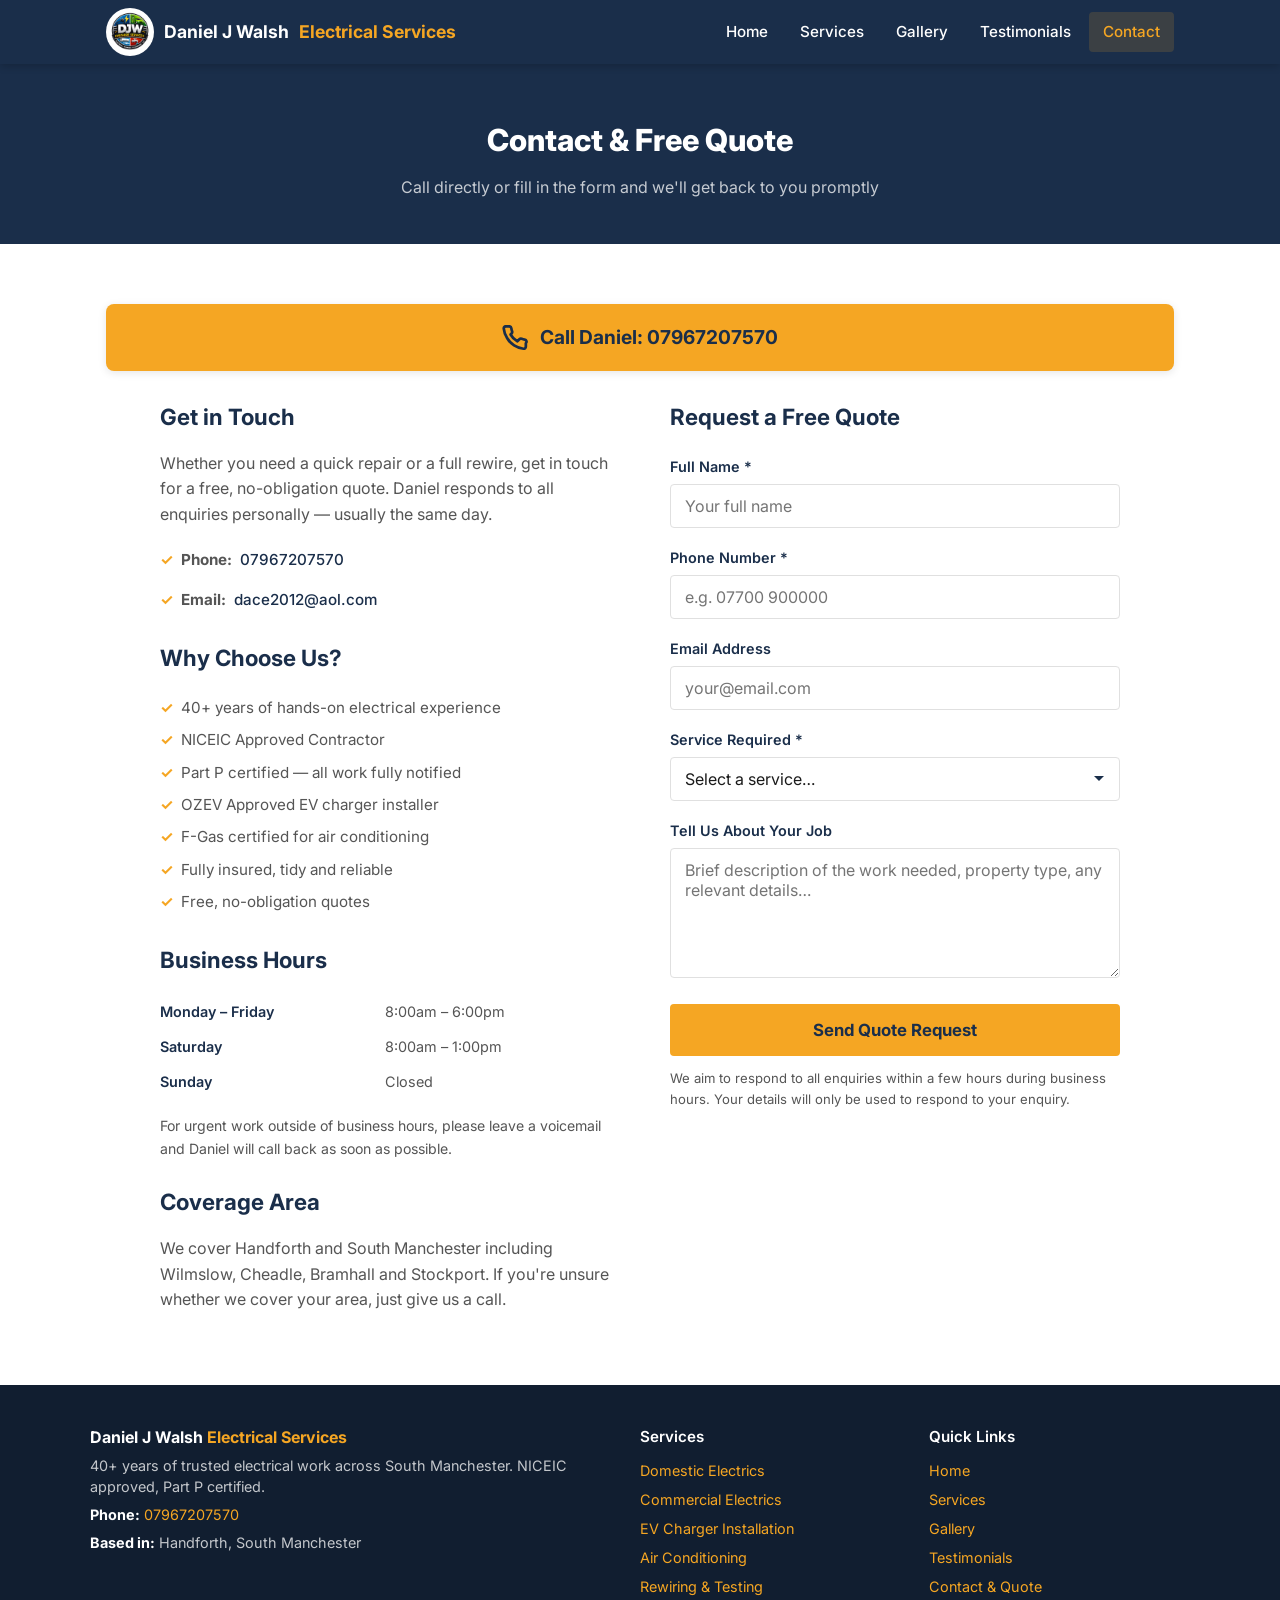
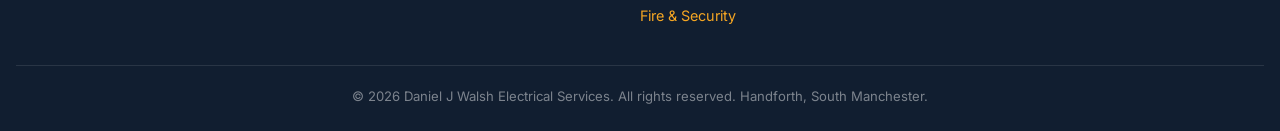
==== commit b7f19d65: "Add DJW logo to header, hero and favicon across all pages - Replace SVG lightning bolt with dwlogo.p" ====
--- a/contact.html
+++ b/contact.html
@@ -15,7 +15,7 @@
   <link rel="preconnect" href="https://fonts.googleapis.com" />
   <link rel="preconnect" href="https://fonts.gstatic.com" crossorigin />
   <link href="https://fonts.googleapis.com/css2?family=Inter:wght@400;500;600;700;800&display=swap" rel="stylesheet" />
-  <link rel="icon" href="favicon.svg" type="image/svg+xml" />
+  <link rel="icon" href="dwlogo.png" type="image/png" />
   <link rel="stylesheet" href="css/styles.css" />
 </head>
 <body>
@@ -26,7 +26,7 @@
   <header class="site-header">
     <div class="header-inner">
       <!-- EDIT: Update business name -->
-      <a href="index.html" class="site-logo"><svg class="logo-icon" xmlns="http://www.w3.org/2000/svg" viewBox="0 0 64 64" width="32" height="32" aria-hidden="true"><rect width="64" height="64" rx="10" fill="#1a2e4a"/><polygon points="38,4 22,34 30,34 26,60 46,26 36,26 46,4" fill="#f5a623"/></svg>
+      <a href="index.html" class="site-logo"><img src="dwlogo.png" alt="DJW Cheshire Services logo" class="logo-icon" />
         Daniel J Walsh <span>Electrical Services</span>
       </a>
 
--- a/css/styles.css
+++ b/css/styles.css
@@ -192,7 +192,10 @@
 
 .logo-icon {
   flex-shrink: 0;
-  border-radius: 6px;
+  width: 48px;
+  height: 48px;
+  object-fit: contain;
+  border-radius: 50%;
 }
 
 /* Hamburger button */
@@ -364,6 +367,15 @@
   color: var(--color-white);
   padding: 72px 16px 64px;
   text-align: center;
+}
+
+.hero__logo {
+  width: 140px;
+  height: 140px;
+  object-fit: contain;
+  border-radius: 50%;
+  margin-bottom: 20px;
+  filter: drop-shadow(0 4px 16px rgba(0,0,0,0.4));
 }
 
 .hero__eyebrow {
@@ -718,9 +730,22 @@
   border: 2px solid rgba(245,166,35,0.3);
 }
 
-.map-container {
+.coverage-map iframe {
+  display: block;
+  width: 100%;
   height: 380px;
-  width: 100%;
+  border: 0;
+}
+
+.map-credit {
+  text-align: right;
+  font-size: 0.78rem;
+  padding: 4px 8px;
+  background: var(--color-navy);
+}
+
+.map-credit a {
+  color: var(--color-amber);
 }
 
 /* --- Footer ---------------------------------------------- */
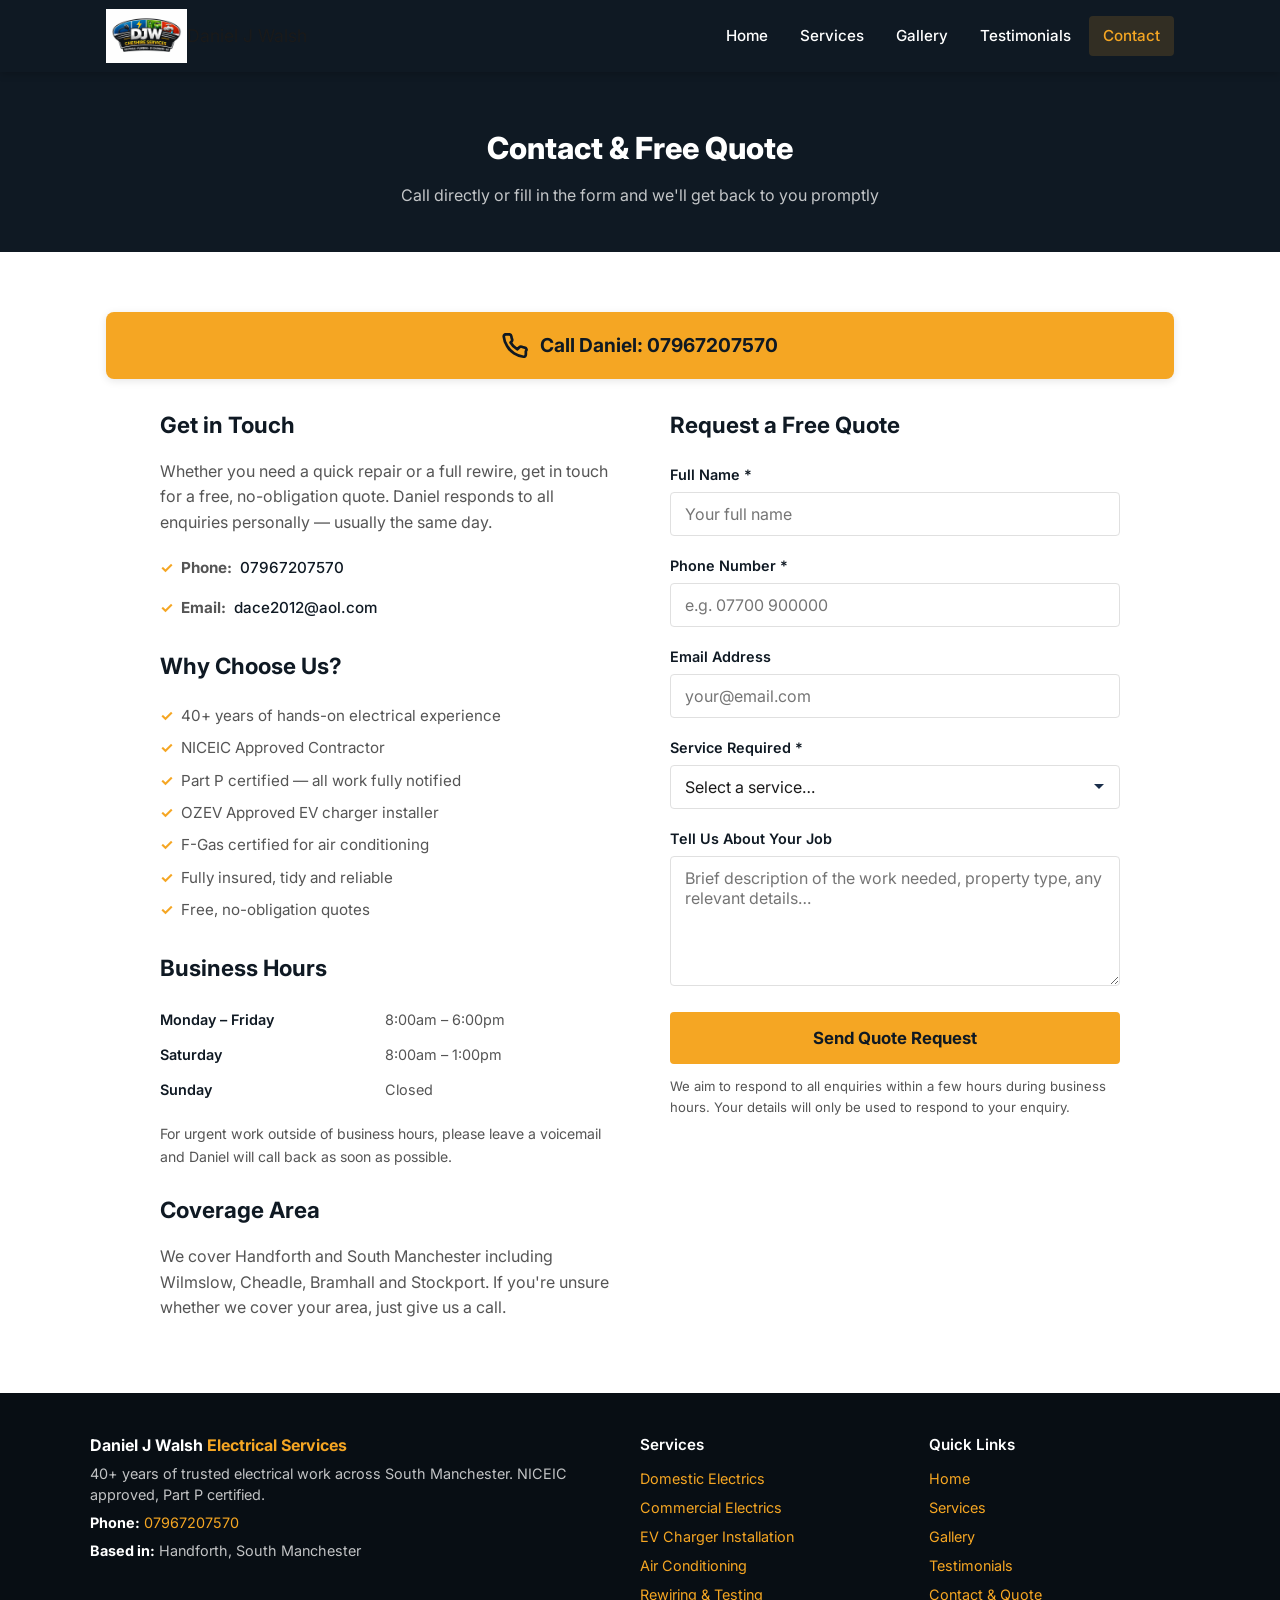
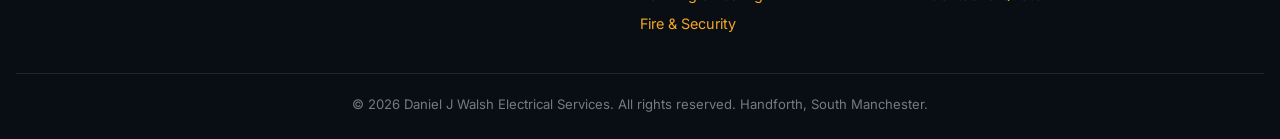
==== commit 8cce0099: "Restyle site to match horizontal logo branding - Darken primary colour from #1a2e4a to #0f1923 to ma" ====
--- a/contact.html
+++ b/contact.html
@@ -26,7 +26,7 @@
   <header class="site-header">
     <div class="header-inner">
       <!-- EDIT: Update business name -->
-      <a href="index.html" class="site-logo"><img src="dwlogo.png" alt="DJW Cheshire Services logo" class="logo-icon" />
+      <a href="index.html" class="site-logo"><img src="dwlogohorizontal.png" alt="DJW Cheshire Services" class="logo-horizontal" />
         Daniel J Walsh <span>Electrical Services</span>
       </a>
 
--- a/css/styles.css
+++ b/css/styles.css
@@ -7,8 +7,8 @@
 
 /* --- Custom Properties ------------------------------------ */
 :root {
-  --color-navy:      #1a2e4a;
-  --color-navy-dark: #111e30;
+  --color-navy:      #0f1923;
+  --color-navy-dark: #080e14;
   --color-amber:     #f5a623;
   --color-amber-dark:#d4891a;
   --color-white:     #ffffff;
@@ -16,6 +16,12 @@
   --color-grey-mid:  #e0e0e0;
   --color-grey-text: #555555;
   --color-text:      #1a1a1a;
+
+  /* Service accent colours — mirror the logo's four panels */
+  --color-electric:  #1a6abf;
+  --color-ev:        #2a9e3f;
+  --color-plumbing:  #c0392b;
+  --color-aircon:    #2980b9;
 
   --font-main: 'Inter', sans-serif;
 
@@ -169,33 +175,30 @@
   display: flex;
   align-items: center;
   justify-content: space-between;
-  height: 64px;
+  height: 72px;
   padding: 0 16px;
   max-width: var(--max-width);
   margin: 0 auto;
 }
 
 .site-logo {
-  color: var(--color-white);
-  font-weight: 700;
-  font-size: 1rem;
-  line-height: 1.2;
-  max-width: 240px;
   display: flex;
   align-items: center;
-  gap: 10px;
+  flex-shrink: 0;
 }
 
 .site-logo span {
-  color: var(--color-amber);
+  display: none; /* text hidden — logo image used instead */
 }
 
 .logo-icon {
-  flex-shrink: 0;
-  width: 48px;
-  height: 48px;
+  display: none; /* circular icon hidden — horizontal logo used in header */
+}
+
+.logo-horizontal {
+  height: 54px;
+  width: auto;
   object-fit: contain;
-  border-radius: 50%;
 }
 
 /* Hamburger button */
@@ -506,8 +509,17 @@
 .service-card:hover {
   box-shadow: var(--shadow-hover);
   transform: translateY(-2px);
-  border-top-color: var(--color-amber);
-}
+}
+
+.service-card--electric { border-top-color: var(--color-electric); }
+.service-card--ev        { border-top-color: var(--color-ev); }
+.service-card--aircon    { border-top-color: var(--color-aircon); }
+.service-card--plumbing  { border-top-color: var(--color-plumbing); }
+
+.service-card--electric:hover { border-top-color: var(--color-electric); }
+.service-card--ev:hover        { border-top-color: var(--color-ev); }
+.service-card--aircon:hover    { border-top-color: var(--color-aircon); }
+.service-card--plumbing:hover  { border-top-color: var(--color-plumbing); }
 
 .service-card__icon {
   font-size: 1.5rem;
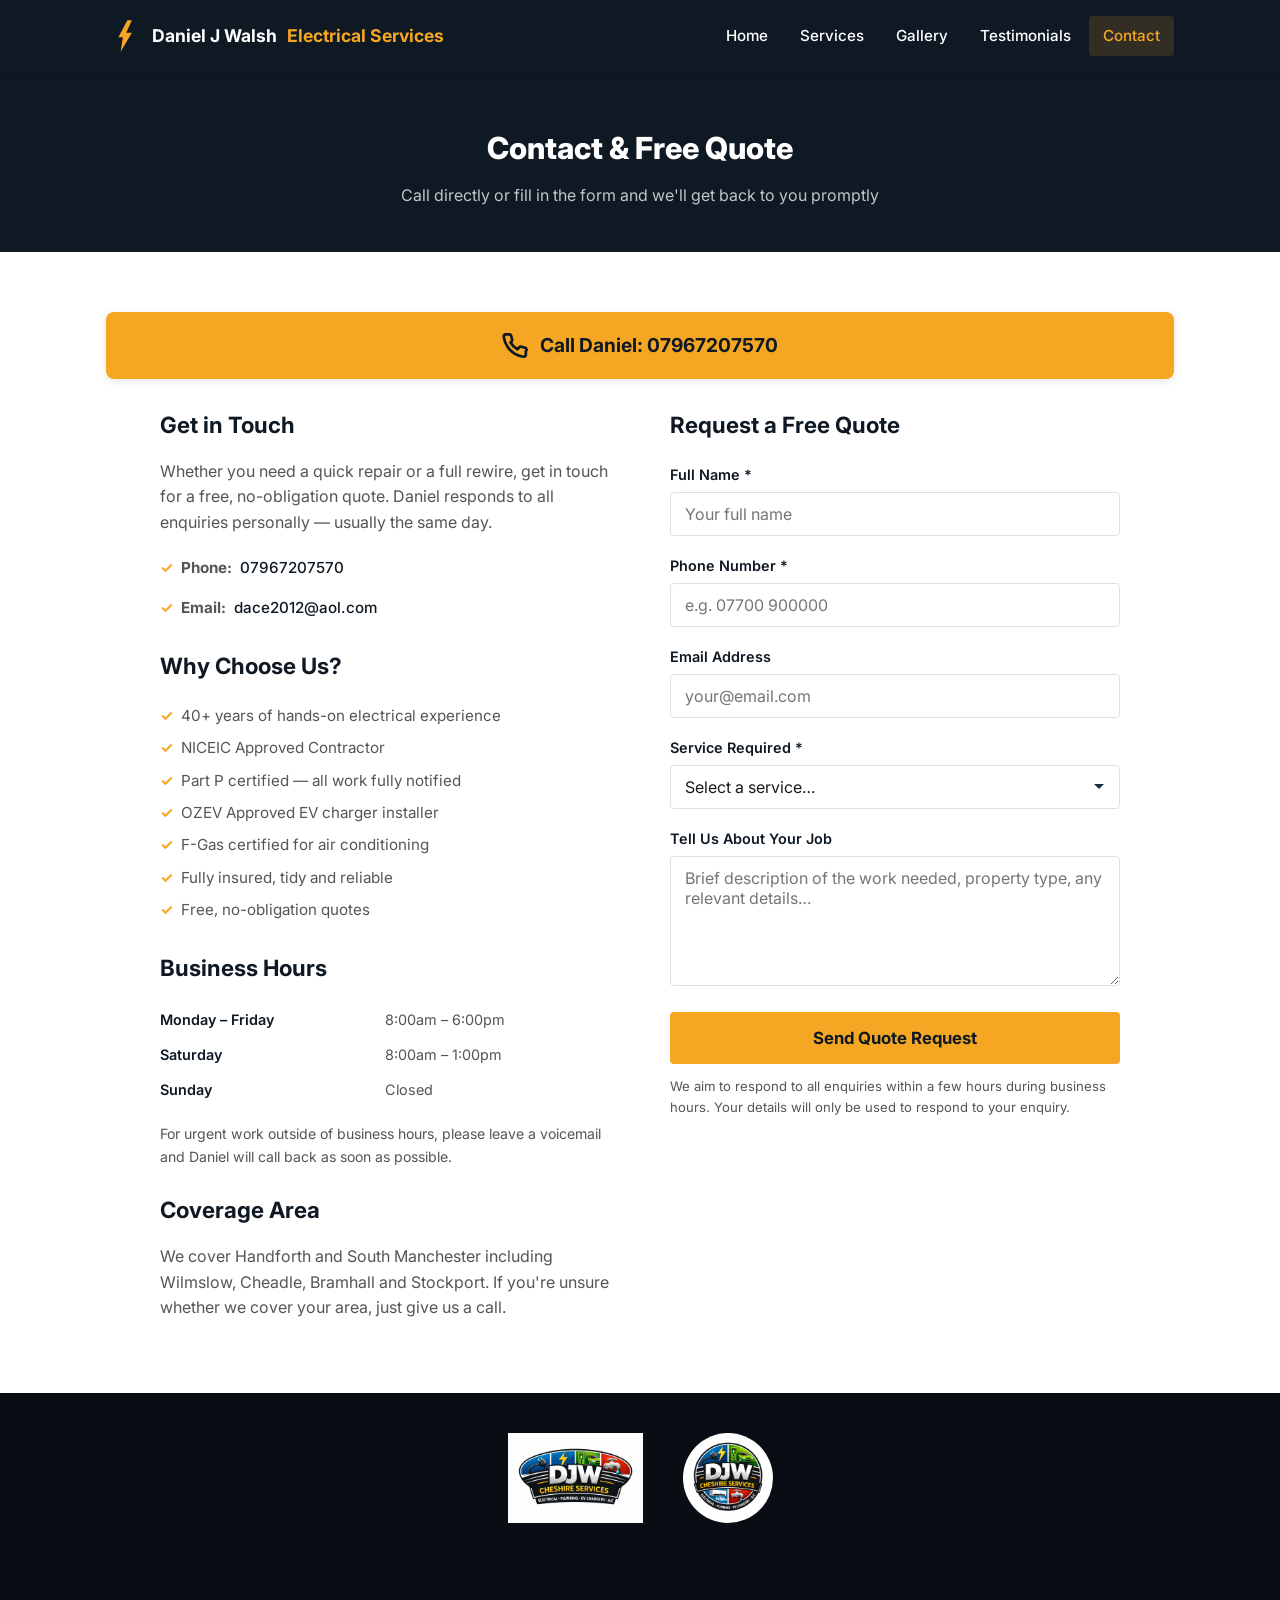
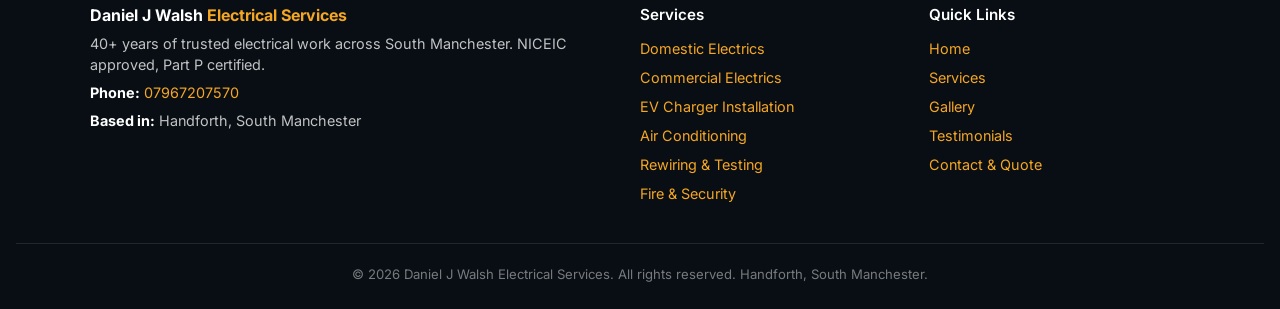
==== commit a323dbd1: "Restore lightning bolt header, add logos to contact page footer - Replace horizontal logo in headers" ====
--- a/contact.html
+++ b/contact.html
@@ -26,7 +26,7 @@
   <header class="site-header">
     <div class="header-inner">
       <!-- EDIT: Update business name -->
-      <a href="index.html" class="site-logo"><img src="dwlogohorizontal.png" alt="DJW Cheshire Services" class="logo-horizontal" />
+      <a href="index.html" class="site-logo"><svg class="logo-icon" xmlns="http://www.w3.org/2000/svg" viewBox="0 0 64 64" width="32" height="32" aria-hidden="true"><rect width="64" height="64" rx="10" fill="#0f1923"/><polygon points="38,4 22,34 30,34 26,60 46,26 36,26 46,4" fill="#f5a623"/></svg>
         Daniel J Walsh <span>Electrical Services</span>
       </a>
 
@@ -270,6 +270,16 @@
   </main>
 
   <!-- =====================================================
+       LOGO SHOWCASE
+  ====================================================== -->
+  <section class="logo-showcase">
+    <div class="container">
+      <img src="dwlogohorizontal.png" alt="DJW Cheshire Services" class="logo-showcase__horizontal" />
+      <img src="dwlogo.png" alt="DJW Cheshire Services" class="logo-showcase__badge" />
+    </div>
+  </section>
+
+  <!-- =====================================================
        FOOTER
   ====================================================== -->
   <footer class="site-footer">
--- a/css/styles.css
+++ b/css/styles.css
@@ -182,23 +182,25 @@
 }
 
 .site-logo {
+  color: var(--color-white);
+  font-weight: 700;
+  font-size: 1rem;
+  line-height: 1.2;
+  max-width: 240px;
   display: flex;
   align-items: center;
+  gap: 10px;
+}
+
+.site-logo span {
+  color: var(--color-amber);
+}
+
+.logo-icon {
   flex-shrink: 0;
-}
-
-.site-logo span {
-  display: none; /* text hidden — logo image used instead */
-}
-
-.logo-icon {
-  display: none; /* circular icon hidden — horizontal logo used in header */
-}
-
-.logo-horizontal {
-  height: 54px;
-  width: auto;
-  object-fit: contain;
+  width: 36px;
+  height: 36px;
+  border-radius: 6px;
 }
 
 /* Hamburger button */
@@ -1091,6 +1093,34 @@
   font-size: 0.82rem;
   color: var(--color-grey-text);
   font-weight: 500;
+}
+
+/* --- Logo Showcase (contact page) ------------------------ */
+.logo-showcase {
+  background: var(--color-navy-dark);
+  padding: 40px 16px;
+  text-align: center;
+}
+
+.logo-showcase .container {
+  display: flex;
+  align-items: center;
+  justify-content: center;
+  gap: 40px;
+  flex-wrap: wrap;
+}
+
+.logo-showcase__horizontal {
+  height: 90px;
+  width: auto;
+  object-fit: contain;
+}
+
+.logo-showcase__badge {
+  height: 90px;
+  width: 90px;
+  object-fit: contain;
+  border-radius: 50%;
 }
 
 /* --- Thanks Page ----------------------------------------- */
